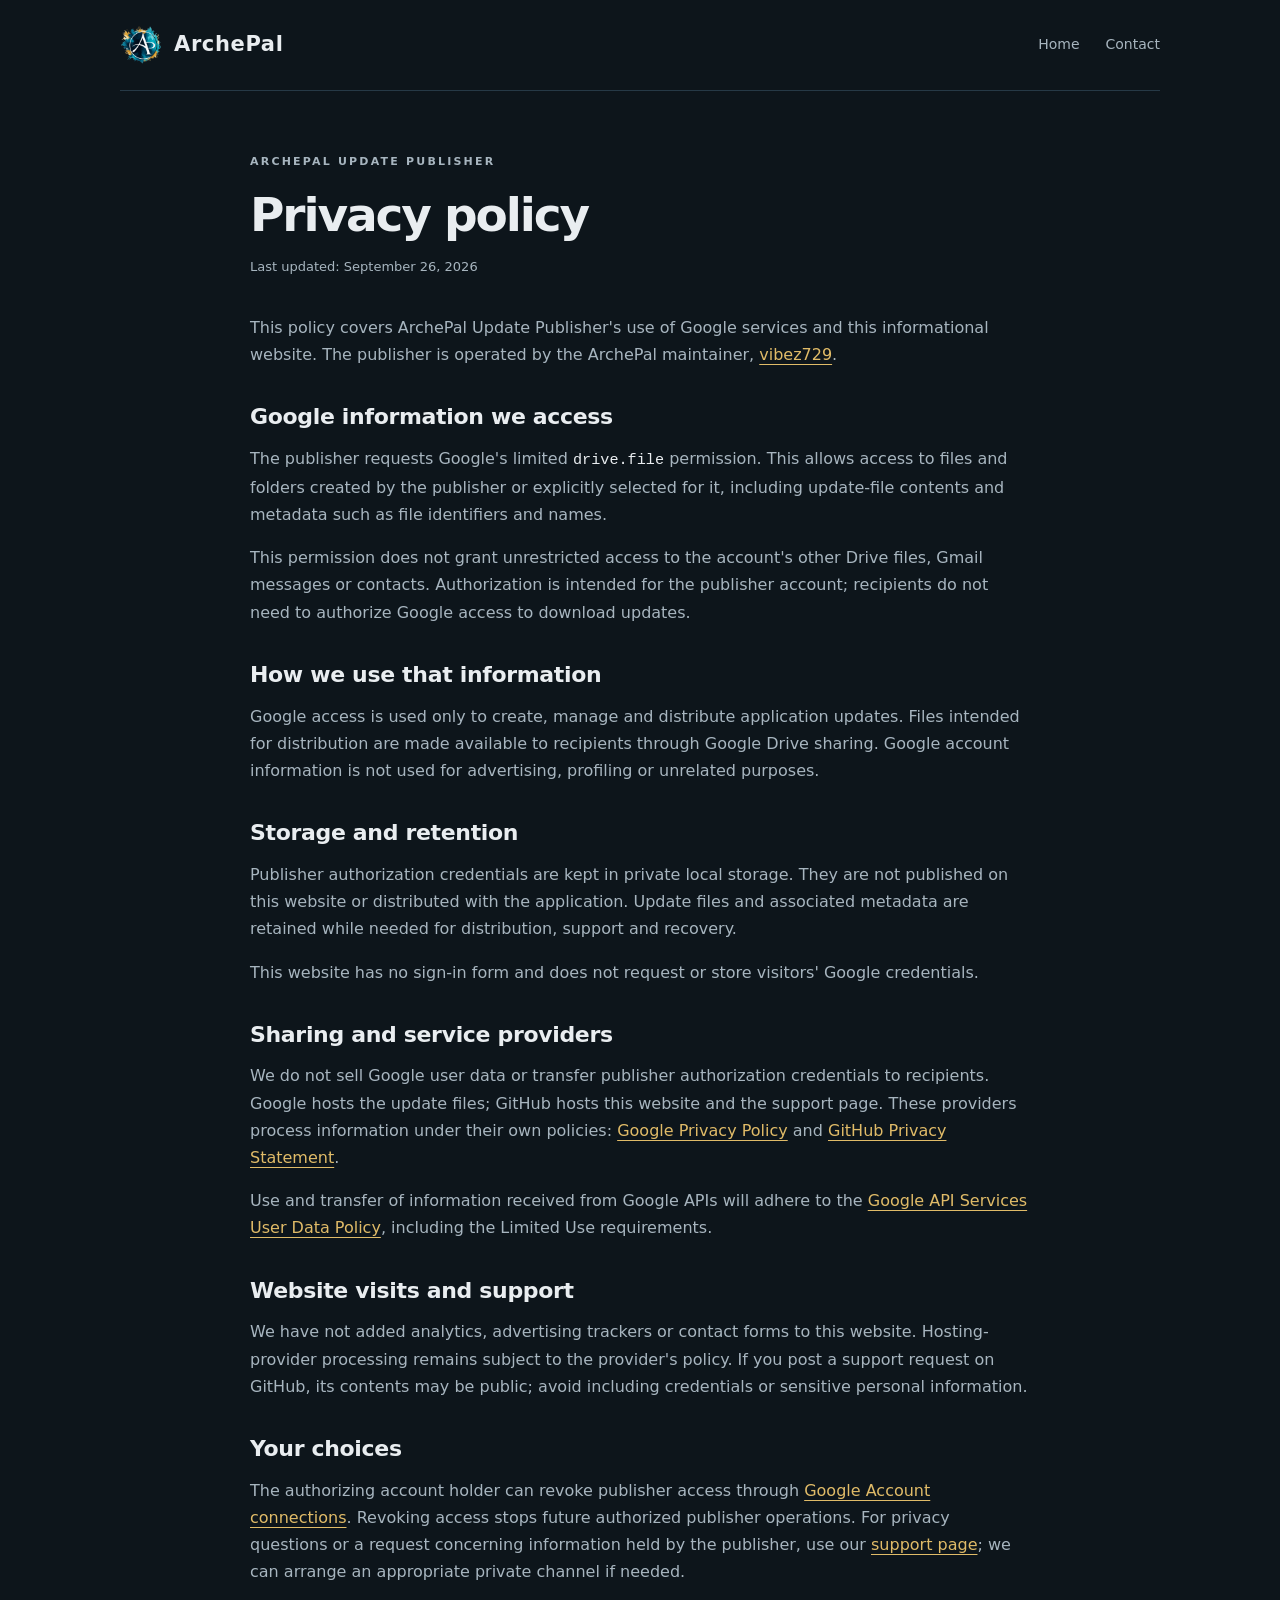
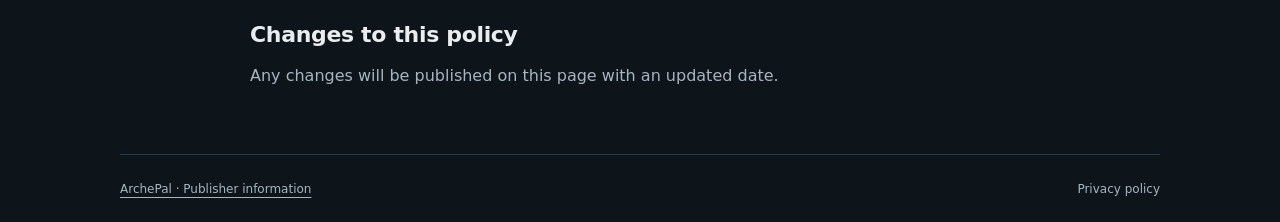
==== privacy.html @ f8cffb1c "Publish ArchePal information and privacy pages" ====
<!doctype html>
<html lang="en">
<head>
  <meta charset="utf-8">
  <meta name="viewport" content="width=device-width,initial-scale=1">
  <meta name="description" content="Privacy policy for ArchePal Update Publisher and its informational website.">
  <title>Privacy Policy · ArchePal Update Publisher</title>
  <link rel="icon" href="logo.png" type="image/png">
  <link rel="stylesheet" href="style.css">
</head>
<body>
  <header class="header wrap">
    <a class="brand" href="./"><img src="logo.png" width="42" height="42" alt=""><span>ArchePal</span></a>
    <nav aria-label="Main navigation"><a href="./">Home</a><a href="https://github.com/vibez729/archepal-info/issues">Contact</a></nav>
  </header>
  <main class="wrap policy">
    <p class="eyebrow">ArchePal Update Publisher</p>
    <h1>Privacy policy</h1>
    <p class="updated">Last updated: September 26, 2026</p>
    <p>This policy covers ArchePal Update Publisher's use of Google services and this informational website. The publisher is operated by the ArchePal maintainer, <a href="https://github.com/vibez729">vibez729</a>.</p>
    <section><h2>Google information we access</h2><p>The publisher requests Google's limited <code>drive.file</code> permission. This allows access to files and folders created by the publisher or explicitly selected for it, including update-file contents and metadata such as file identifiers and names.</p><p>This permission does not grant unrestricted access to the account's other Drive files, Gmail messages or contacts. Authorization is intended for the publisher account; recipients do not need to authorize Google access to download updates.</p></section>
    <section><h2>How we use that information</h2><p>Google access is used only to create, manage and distribute application updates. Files intended for distribution are made available to recipients through Google Drive sharing. Google account information is not used for advertising, profiling or unrelated purposes.</p></section>
    <section><h2>Storage and retention</h2><p>Publisher authorization credentials are kept in private local storage. They are not published on this website or distributed with the application. Update files and associated metadata are retained while needed for distribution, support and recovery.</p><p>This website has no sign-in form and does not request or store visitors' Google credentials.</p></section>
    <section><h2>Sharing and service providers</h2><p>We do not sell Google user data or transfer publisher authorization credentials to recipients. Google hosts the update files; GitHub hosts this website and the support page. These providers process information under their own policies: <a href="https://policies.google.com/privacy">Google Privacy Policy</a> and <a href="https://docs.github.com/en/site-policy/privacy-policies/github-general-privacy-statement">GitHub Privacy Statement</a>.</p><p>Use and transfer of information received from Google APIs will adhere to the <a href="https://developers.google.com/terms/api-services-user-data-policy">Google API Services User Data Policy</a>, including the Limited Use requirements.</p></section>
    <section><h2>Website visits and support</h2><p>We have not added analytics, advertising trackers or contact forms to this website. Hosting-provider processing remains subject to the provider's policy. If you post a support request on GitHub, its contents may be public; avoid including credentials or sensitive personal information.</p></section>
    <section><h2>Your choices</h2><p>The authorizing account holder can revoke publisher access through <a href="https://myaccount.google.com/connections">Google Account connections</a>. Revoking access stops future authorized publisher operations. For privacy questions or a request concerning information held by the publisher, use our <a href="https://github.com/vibez729/archepal-info/issues">support page</a>; we can arrange an appropriate private channel if needed.</p></section>
    <section><h2>Changes to this policy</h2><p>Any changes will be published on this page with an updated date.</p></section>
  </main>
  <footer class="footer wrap"><a href="./">ArchePal · Publisher information</a><span>Privacy policy</span></footer>
</body>
</html>
---- style.css ----
:root{color-scheme:dark;--bg:#0d151b;--panel:#14212a;--text:#e9edf0;--muted:#a7b5bf;--gold:#e0bb68;--line:#263946}
*{box-sizing:border-box}body{margin:0;background:var(--bg);color:var(--text);font:16px/1.7 system-ui,-apple-system,BlinkMacSystemFont,"Segoe UI",sans-serif}a{color:var(--gold);text-underline-offset:4px}a:hover{color:#ffe0a0}a:focus-visible{outline:2px solid var(--gold);outline-offset:6px;border-radius:3px}.wrap{width:min(1040px,calc(100% - 48px));margin-inline:auto}.header{display:flex;align-items:center;justify-content:space-between;gap:24px;padding-block:24px;border-bottom:1px solid var(--line)}.brand{display:flex;align-items:center;gap:12px;text-decoration:none;color:var(--text);font-size:21px;font-weight:650;letter-spacing:.03em}.brand img{object-fit:contain}.header nav{display:flex;gap:26px}.header nav a{color:var(--muted);font-size:14px;text-decoration:none}.header nav a:hover{color:var(--gold)}.hero{padding:66px 0 64px;max-width:780px}.hero-logo{display:block;object-fit:contain;margin-bottom:26px}.eyebrow{font-size:11px;font-weight:650;letter-spacing:.2em;text-transform:uppercase;color:var(--gold);margin:0 0 16px}h1{font-size:clamp(30px,4.5vw,47px);line-height:1.15;letter-spacing:-.045em;font-weight:650;margin:0 0 24px}h2{font-weight:600;letter-spacing:-.015em;font-size:20px;line-height:1.4;margin:0 0 12px}p{margin:0 0 16px}.lead{max-width:650px;color:var(--muted);font-size:19px;line-height:1.75}.actions{display:flex;align-items:center;gap:26px;flex-wrap:wrap;margin-top:30px}.button{display:inline-flex;gap:20px;align-items:center;background:var(--gold);color:var(--bg);padding:12px 20px;border-radius:7px;font-weight:650;font-size:14px;text-decoration:none}.button:hover{background:#edce87;color:var(--bg)}.text-link{font-size:14px}.cards{display:grid;grid-template-columns:repeat(3,1fr);gap:16px}.card{background:var(--panel);border:1px solid var(--line);border-radius:10px;padding:26px}.card p{font-size:14px;color:var(--muted);margin-bottom:0}.card .number{font-size:11px;letter-spacing:.1em;color:var(--gold);margin-bottom:28px}.footer{border-top:1px solid var(--line);margin-top:64px;padding-block:24px;display:flex;justify-content:space-between;gap:20px;font-size:12px;color:var(--muted)}.footer a{color:var(--muted)}.policy{max-width:780px;padding-top:62px}.policy h1{margin-bottom:14px}.updated{color:var(--muted);font-size:13px;margin-bottom:36px}.policy section{margin-top:34px}.policy p{color:var(--muted)}.policy code{color:var(--text);font-size:.95em}.policy h2{font-size:22px}@media(max-width:720px){.wrap{width:calc(100% - 36px)}.cards{grid-template-columns:1fr}.hero{padding-block:42px}.hero-logo{width:112px;height:112px}.header nav{gap:18px}.lead{font-size:17px}.footer{margin-top:42px}.policy{padding-top:40px}}
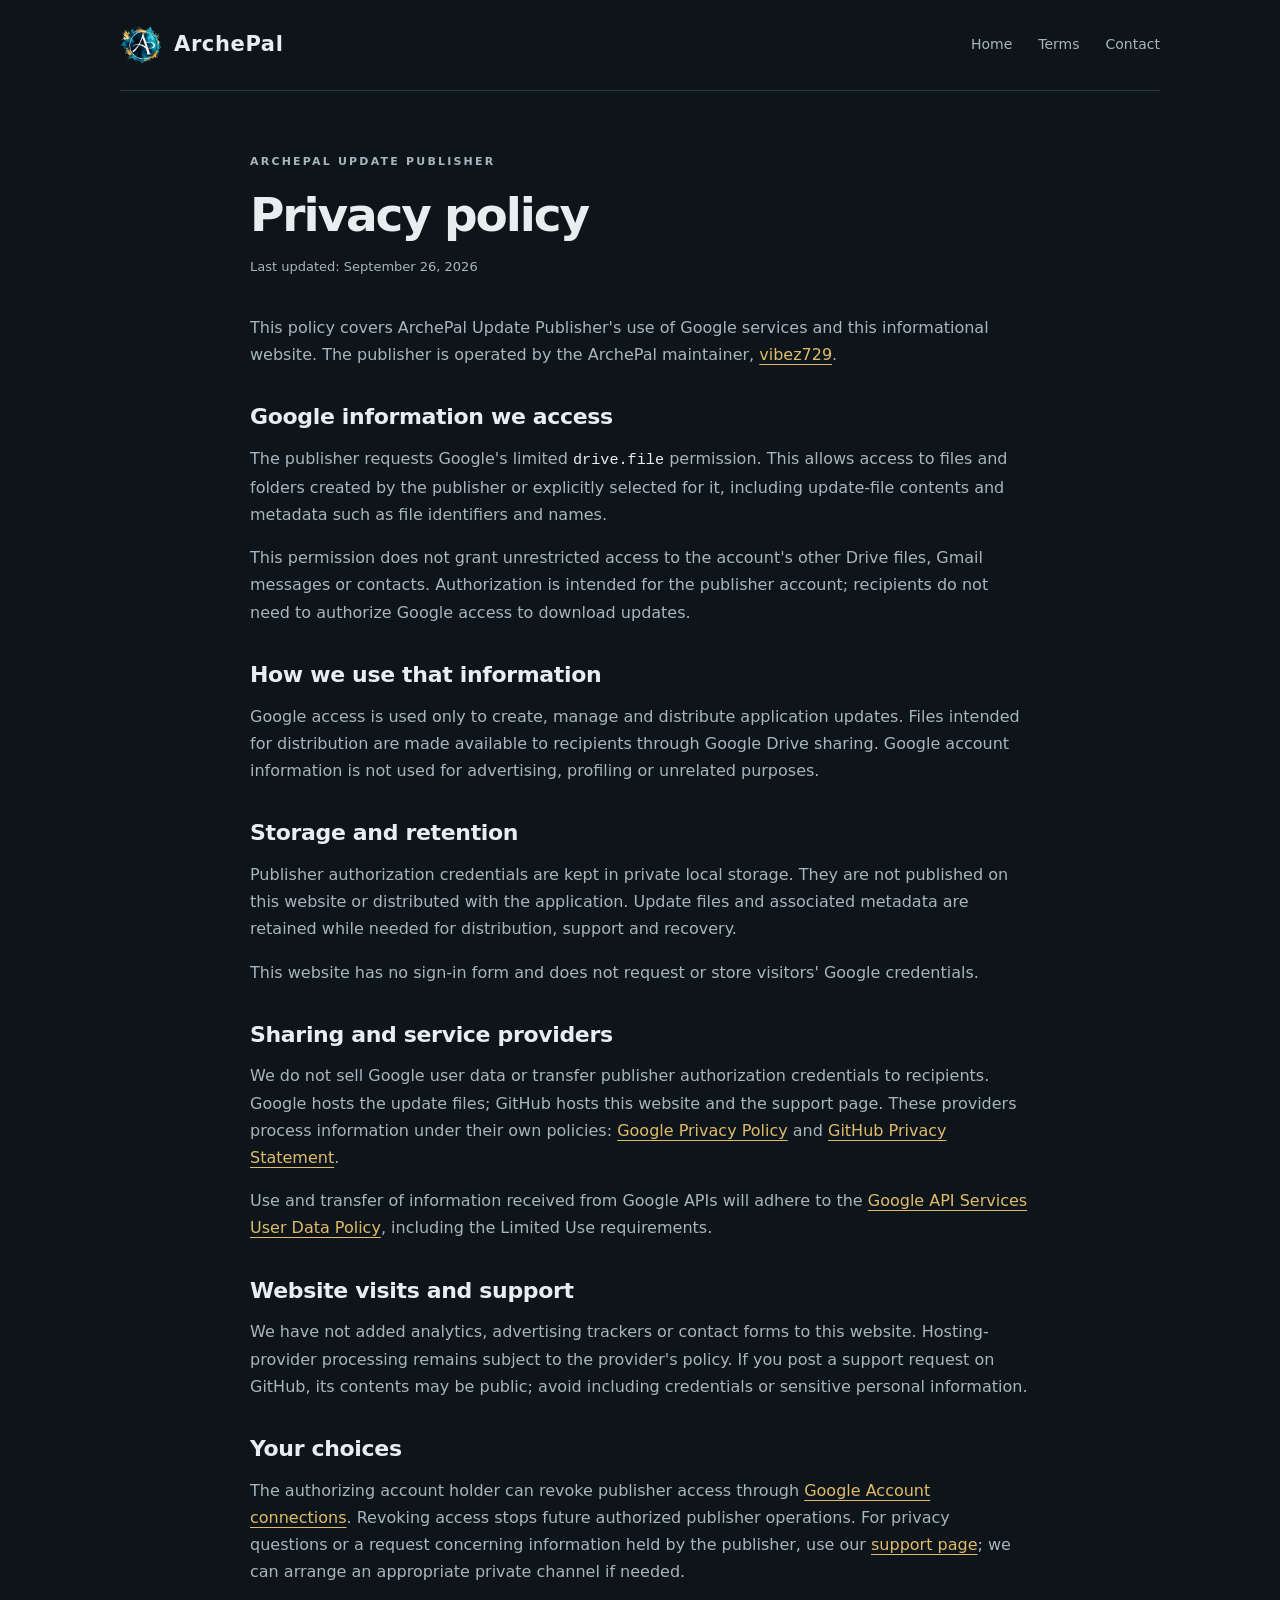
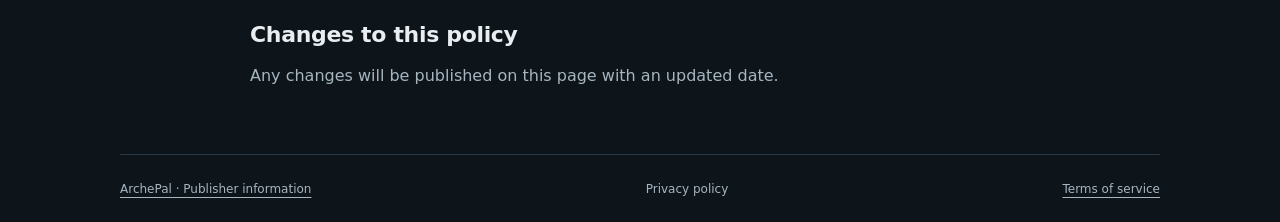
==== commit 5605cadd: "Add publisher terms of service and navigation links" ====
--- a/privacy.html
+++ b/privacy.html
@@ -11,7 +11,7 @@
 <body>
   <header class="header wrap">
     <a class="brand" href="./"><img src="logo.png" width="42" height="42" alt=""><span>ArchePal</span></a>
-    <nav aria-label="Main navigation"><a href="./">Home</a><a href="https://github.com/vibez729/archepal-info/issues">Contact</a></nav>
+    <nav aria-label="Main navigation"><a href="./">Home</a><a href="terms.html">Terms</a><a href="https://github.com/vibez729/archepal-info/issues">Contact</a></nav>
   </header>
   <main class="wrap policy">
     <p class="eyebrow">ArchePal Update Publisher</p>
@@ -26,6 +26,6 @@
     <section><h2>Your choices</h2><p>The authorizing account holder can revoke publisher access through <a href="https://myaccount.google.com/connections">Google Account connections</a>. Revoking access stops future authorized publisher operations. For privacy questions or a request concerning information held by the publisher, use our <a href="https://github.com/vibez729/archepal-info/issues">support page</a>; we can arrange an appropriate private channel if needed.</p></section>
     <section><h2>Changes to this policy</h2><p>Any changes will be published on this page with an updated date.</p></section>
   </main>
-  <footer class="footer wrap"><a href="./">ArchePal · Publisher information</a><span>Privacy policy</span></footer>
+  <footer class="footer wrap"><a href="./">ArchePal · Publisher information</a><span>Privacy policy</span><a href="terms.html">Terms of service</a></footer>
 </body>
 </html>
--- a/style.css
+++ b/style.css
@@ -1,2 +1,3 @@
 :root{color-scheme:dark;--bg:#0d151b;--panel:#14212a;--text:#e9edf0;--muted:#a7b5bf;--gold:#e0bb68;--line:#263946}
 *{box-sizing:border-box}body{margin:0;background:var(--bg);color:var(--text);font:16px/1.7 system-ui,-apple-system,BlinkMacSystemFont,"Segoe UI",sans-serif}a{color:var(--gold);text-underline-offset:4px}a:hover{color:#ffe0a0}a:focus-visible{outline:2px solid var(--gold);outline-offset:6px;border-radius:3px}.wrap{width:min(1040px,calc(100% - 48px));margin-inline:auto}.header{display:flex;align-items:center;justify-content:space-between;gap:24px;padding-block:24px;border-bottom:1px solid var(--line)}.brand{display:flex;align-items:center;gap:12px;text-decoration:none;color:var(--text);font-size:21px;font-weight:650;letter-spacing:.03em}.brand img{object-fit:contain}.header nav{display:flex;gap:26px}.header nav a{color:var(--muted);font-size:14px;text-decoration:none}.header nav a:hover{color:var(--gold)}.hero{padding:66px 0 64px;max-width:780px}.hero-logo{display:block;object-fit:contain;margin-bottom:26px}.eyebrow{font-size:11px;font-weight:650;letter-spacing:.2em;text-transform:uppercase;color:var(--gold);margin:0 0 16px}h1{font-size:clamp(30px,4.5vw,47px);line-height:1.15;letter-spacing:-.045em;font-weight:650;margin:0 0 24px}h2{font-weight:600;letter-spacing:-.015em;font-size:20px;line-height:1.4;margin:0 0 12px}p{margin:0 0 16px}.lead{max-width:650px;color:var(--muted);font-size:19px;line-height:1.75}.actions{display:flex;align-items:center;gap:26px;flex-wrap:wrap;margin-top:30px}.button{display:inline-flex;gap:20px;align-items:center;background:var(--gold);color:var(--bg);padding:12px 20px;border-radius:7px;font-weight:650;font-size:14px;text-decoration:none}.button:hover{background:#edce87;color:var(--bg)}.text-link{font-size:14px}.cards{display:grid;grid-template-columns:repeat(3,1fr);gap:16px}.card{background:var(--panel);border:1px solid var(--line);border-radius:10px;padding:26px}.card p{font-size:14px;color:var(--muted);margin-bottom:0}.card .number{font-size:11px;letter-spacing:.1em;color:var(--gold);margin-bottom:28px}.footer{border-top:1px solid var(--line);margin-top:64px;padding-block:24px;display:flex;justify-content:space-between;gap:20px;font-size:12px;color:var(--muted)}.footer a{color:var(--muted)}.policy{max-width:780px;padding-top:62px}.policy h1{margin-bottom:14px}.updated{color:var(--muted);font-size:13px;margin-bottom:36px}.policy section{margin-top:34px}.policy p{color:var(--muted)}.policy code{color:var(--text);font-size:.95em}.policy h2{font-size:22px}@media(max-width:720px){.wrap{width:calc(100% - 36px)}.cards{grid-template-columns:1fr}.hero{padding-block:42px}.hero-logo{width:112px;height:112px}.header nav{gap:18px}.lead{font-size:17px}.footer{margin-top:42px}.policy{padding-top:40px}}
+@media(max-width:480px){.header{flex-wrap:wrap}.header nav{width:100%;justify-content:flex-start}.footer{flex-wrap:wrap}}
